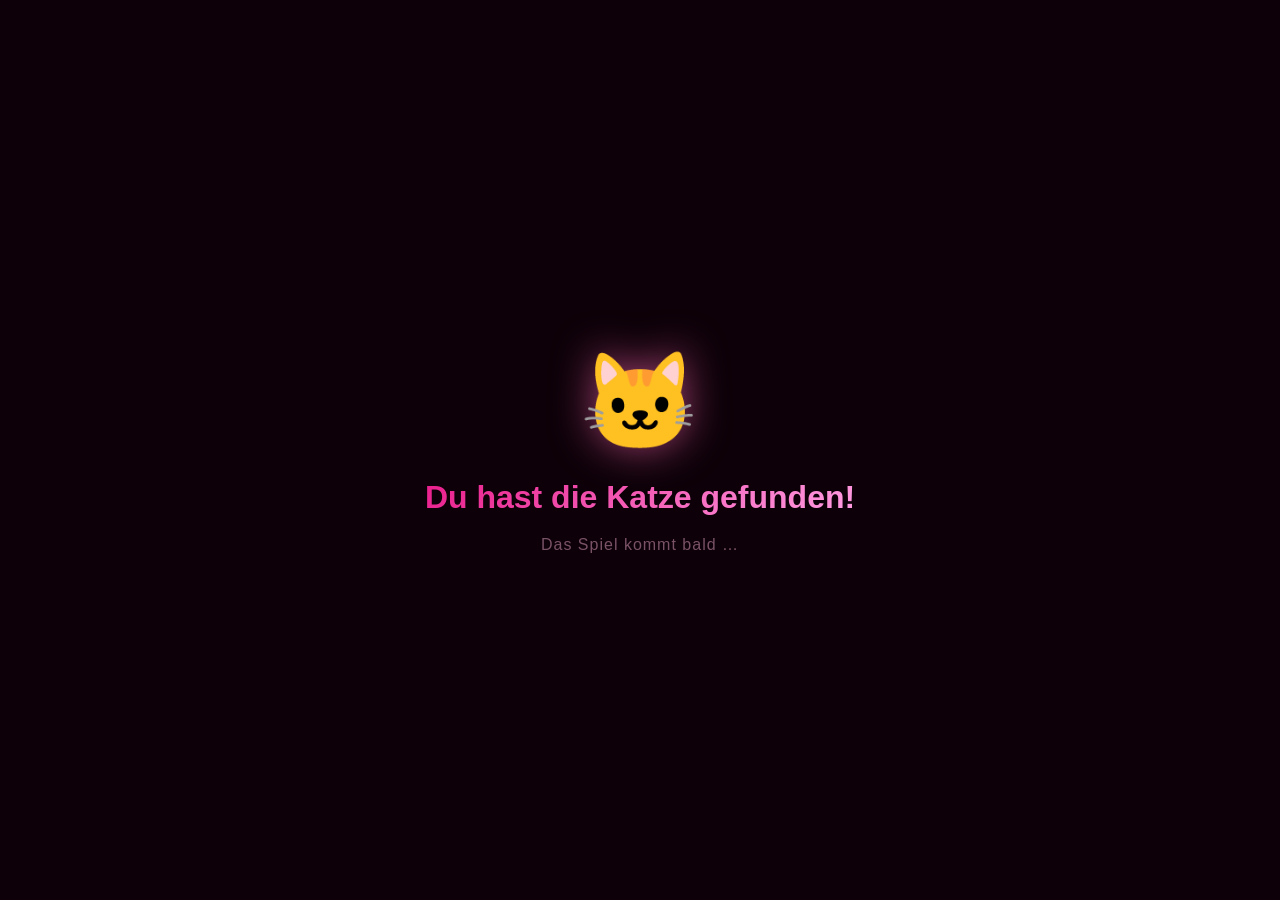
==== game.html @ fe1dd9a2 "Implemented the first minegame" ====
<!DOCTYPE html>
<html lang="de">
<head>
  <meta charset="UTF-8">
  <meta name="viewport" content="width=device-width, initial-scale=1.0">
  <title>Alles Gute, Jessi! 🎉</title>
  <style>
    *, *::before, *::after { margin: 0; padding: 0; box-sizing: border-box; }

    body {
      background: #0d0008;
      color: #fff;
      font-family: 'Segoe UI', sans-serif;
      min-height: 100vh;
      display: flex;
      flex-direction: column;
      align-items: center;
      justify-content: center;
      gap: 20px;
      text-align: center;
    }

    .cat {
      font-size: 6rem;
      animation: bounce 1.2s ease-in-out infinite;
      filter: drop-shadow(0 0 20px rgba(255, 105, 180, 0.6));
    }

    h1 {
      font-size: 2rem;
      background: linear-gradient(135deg, #e91e8c, #ff9de2);
      -webkit-background-clip: text;
      -webkit-text-fill-color: transparent;
    }

    p {
      color: rgba(255, 182, 220, 0.45);
      font-size: 1rem;
      letter-spacing: 1px;
    }

    @keyframes bounce {
      0%, 100% { transform: translateY(0); }
      50%       { transform: translateY(-18px); }
    }
  </style>
</head>
<body>
  <div class="cat">🐱</div>
  <h1>Du hast die Katze gefunden!</h1>
  <p>Das Spiel kommt bald&nbsp;…</p>
</body>
</html>
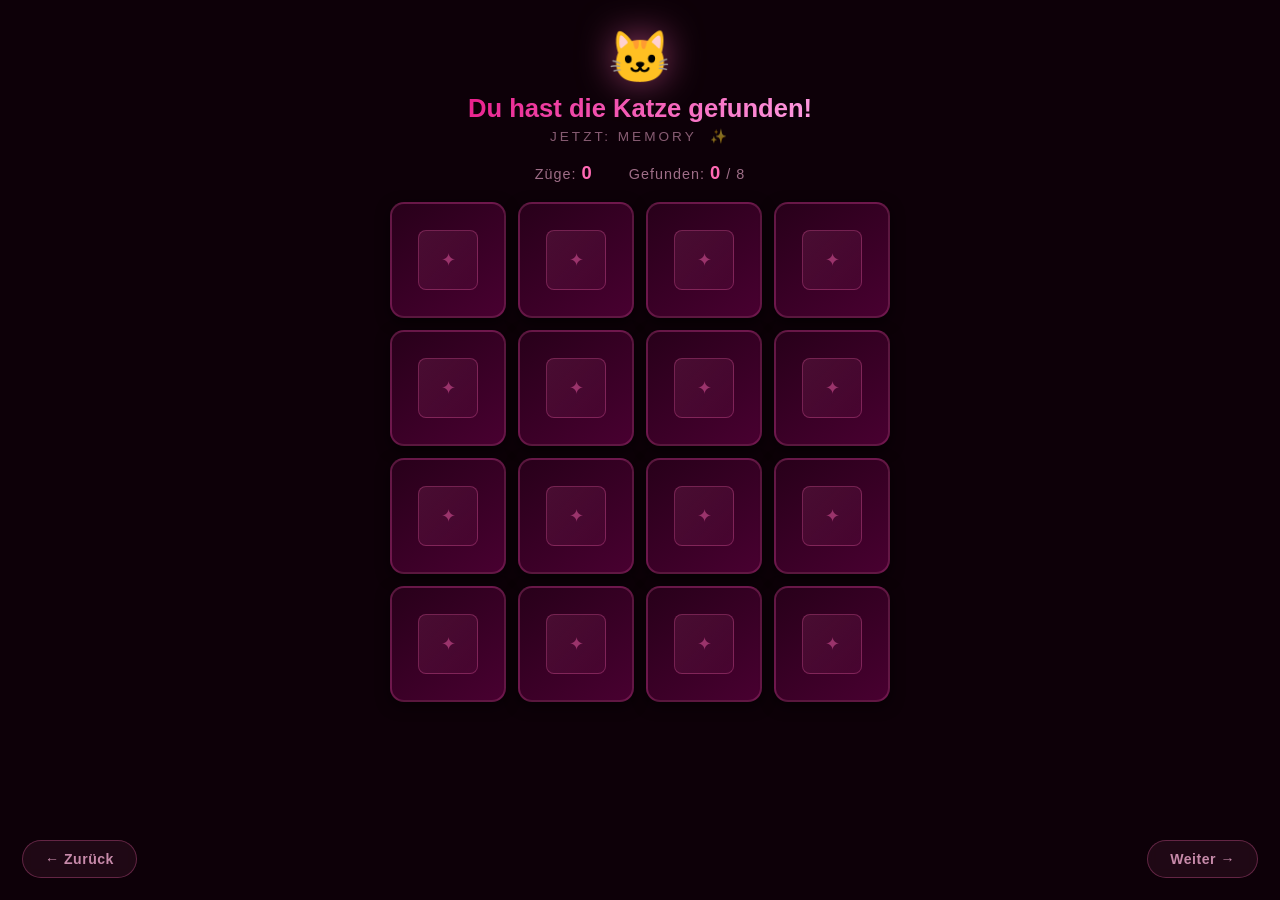
==== commit a151579c: "Implemented 2 more games.Everything needs some fixing like all the text that claude generated etc." ====
--- a/game.html
+++ b/game.html
@@ -3,7 +3,7 @@
 <head>
   <meta charset="UTF-8">
   <meta name="viewport" content="width=device-width, initial-scale=1.0">
-  <title>Alles Gute, Jessi! 🎉</title>
+  <title>Memory – Alles Gute, Jessi!</title>
   <style>
     *, *::before, *::after { margin: 0; padding: 0; box-sizing: border-box; }
 
@@ -15,39 +15,331 @@
       display: flex;
       flex-direction: column;
       align-items: center;
-      justify-content: center;
-      gap: 20px;
-      text-align: center;
-    }
-
-    .cat {
-      font-size: 6rem;
-      animation: bounce 1.2s ease-in-out infinite;
-      filter: drop-shadow(0 0 20px rgba(255, 105, 180, 0.6));
+      padding: 28px 20px 40px;
+      gap: 18px;
+    }
+
+    /* ── Header ─────────────────────────────────────────── */
+    header { text-align: center; }
+
+    .header-emoji {
+      font-size: 3.2rem;
+      display: block;
+      margin-bottom: 6px;
+      filter: drop-shadow(0 0 18px rgba(255, 105, 180, 0.55));
     }
 
     h1 {
-      font-size: 2rem;
+      font-size: 1.6rem;
       background: linear-gradient(135deg, #e91e8c, #ff9de2);
       -webkit-background-clip: text;
       -webkit-text-fill-color: transparent;
-    }
-
-    p {
-      color: rgba(255, 182, 220, 0.45);
+      font-weight: 800;
+    }
+
+    .subtitle {
+      margin-top: 5px;
+      color: rgba(255, 182, 220, 0.5);
+      font-size: 0.85rem;
+      letter-spacing: 3px;
+      text-transform: uppercase;
+    }
+
+    /* ── Stats bar ──────────────────────────────────────── */
+    .stats {
+      display: flex;
+      gap: 36px;
+      font-size: 0.9rem;
+      color: rgba(255, 182, 220, 0.6);
+      letter-spacing: 1px;
+    }
+
+    .stats strong {
+      color: #ff69b4;
+      font-size: 1.15rem;
+    }
+
+    /* ── Card grid ──────────────────────────────────────── */
+    #grid {
+      display: grid;
+      grid-template-columns: repeat(4, 1fr);
+      gap: 12px;
+      width: 100%;
+      max-width: 500px;
+    }
+
+    /* ── Single card ────────────────────────────────────── */
+    .card {
+      aspect-ratio: 1;
+      perspective: 700px;
+      cursor: pointer;
+    }
+
+    .card-inner {
+      width: 100%;
+      height: 100%;
+      position: relative;
+      transform-style: preserve-3d;
+      transition: transform 0.42s cubic-bezier(.4, 0, .2, 1);
+    }
+
+    .card.flipped  .card-inner,
+    .card.matched  .card-inner { transform: rotateY(180deg); }
+
+    .card-face {
+      position: absolute;
+      inset: 0;
+      border-radius: 14px;
+      display: flex;
+      align-items: center;
+      justify-content: center;
+      backface-visibility: hidden;
+      -webkit-backface-visibility: hidden;
+    }
+
+    /* back side (face-down) */
+    .card-back {
+      background: linear-gradient(145deg, #28001a, #480030);
+      border: 2px solid rgba(255, 105, 180, 0.22);
+      box-shadow: 0 4px 14px rgba(0, 0, 0, 0.55);
+      transition: border-color .2s, box-shadow .2s;
+    }
+
+    .card-back-inner {
+      width: 54%;
+      height: 54%;
+      border-radius: 8px;
+      background: linear-gradient(135deg, rgba(255,105,180,.12), rgba(255,105,180,.04));
+      border: 1.5px solid rgba(255, 105, 180, 0.28);
+      display: flex;
+      align-items: center;
+      justify-content: center;
+      font-size: 1.1rem;
+      color: rgba(255, 105, 180, 0.45);
+    }
+
+    .card:not(.matched):not(.flipped):hover .card-back {
+      border-color: rgba(255, 105, 180, 0.6);
+      box-shadow: 0 4px 20px rgba(0, 0, 0, 0.5), 0 0 18px rgba(255, 105, 180, 0.22);
+    }
+
+    /* front side (face-up) */
+    .card-front {
+      background: linear-gradient(145deg, #1c000f, #30001e);
+      border: 2px solid rgba(255, 105, 180, 0.45);
+      transform: rotateY(180deg);
+      font-size: 2rem;
+      box-shadow: 0 4px 14px rgba(0, 0, 0, 0.55);
+    }
+
+    /* matched glow */
+    .card.matched .card-front {
+      border-color: rgba(255, 105, 180, 0.9);
+      box-shadow:
+        0 4px 14px rgba(0, 0, 0, 0.5),
+        0 0 28px rgba(255, 105, 180, 0.45),
+        inset 0 0 18px rgba(255, 105, 180, 0.08);
+    }
+
+    /* ── Win overlay ────────────────────────────────────── */
+    #win-screen {
+      display: none;
+      position: fixed;
+      inset: 0;
+      background: rgba(13, 0, 8, 0.93);
+      z-index: 200;
+      flex-direction: column;
+      align-items: center;
+      justify-content: center;
+      gap: 16px;
+      text-align: center;
+      padding: 40px;
+    }
+
+    #win-screen.visible { display: flex; }
+
+    .win-emoji {
+      font-size: 5rem;
+      animation: bounce 1.2s ease-in-out infinite;
+      filter: drop-shadow(0 0 22px rgba(255, 105, 180, 0.6));
+    }
+
+    .win-title {
+      font-size: 2.4rem;
+      font-weight: 800;
+      background: linear-gradient(135deg, #e91e8c, #ff9de2);
+      -webkit-background-clip: text;
+      -webkit-text-fill-color: transparent;
+    }
+
+    .win-sub {
+      color: rgba(255, 182, 220, 0.6);
       font-size: 1rem;
       letter-spacing: 1px;
     }
+
+    .win-sub strong { color: #ff69b4; }
+
+    #btn-next {
+      margin-top: 8px;
+      background: linear-gradient(135deg, #e91e8c, #ff6fa8);
+      color: #fff; border: none;
+      padding: 14px 40px; border-radius: 50px;
+      font-size: 1.1rem; font-weight: 700; cursor: pointer;
+      box-shadow: 0 4px 20px rgba(233,30,140,.5);
+      transition: transform .15s;
+    }
+    #btn-next:hover { transform: translateY(-2px); }
 
     @keyframes bounce {
       0%, 100% { transform: translateY(0); }
       50%       { transform: translateY(-18px); }
     }
+
+    /* ── Responsive ─────────────────────────────────────── */
+    @media (max-width: 420px) {
+      #grid { gap: 8px; }
+      .card-front { font-size: 1.5rem; }
+    }
+
+    /* ── Nav buttons ── */
+    .nav-btn {
+      position: fixed; bottom: 22px; z-index: 500;
+      background: rgba(255,105,180,.08);
+      border: 1.5px solid rgba(255,105,180,.3);
+      color: rgba(255,182,220,.75);
+      padding: 10px 22px; border-radius: 50px;
+      font-size: .88rem; font-weight: 600;
+      cursor: pointer; letter-spacing: .5px;
+      transition: background .2s, border-color .2s, transform .15s;
+      backdrop-filter: blur(6px);
+    }
+    .nav-btn:hover {
+      background: rgba(255,105,180,.2);
+      border-color: rgba(255,105,180,.65);
+      transform: translateY(-2px);
+    }
+    .nav-back { left: 22px; }
+    .nav-fwd  { right: 22px; }
   </style>
 </head>
 <body>
-  <div class="cat">🐱</div>
-  <h1>Du hast die Katze gefunden!</h1>
-  <p>Das Spiel kommt bald&nbsp;…</p>
+
+  <header>
+    <span class="header-emoji">🐱</span>
+    <h1>Du hast die Katze gefunden!</h1>
+    <p class="subtitle">Jetzt: Memory &nbsp;✨</p>
+  </header>
+
+  <div class="stats">
+    <div>Züge: <strong id="moves">0</strong></div>
+    <div>Gefunden: <strong id="found">0</strong> / 8</div>
+  </div>
+
+  <div id="grid"></div>
+
+  <!-- Navigation -->
+  <button class="nav-btn nav-back" onclick="navigate('index.html')">←&nbsp;Zurück</button>
+  <button class="nav-btn nav-fwd"  onclick="navigate('wheel.html')">Weiter&nbsp;→</button>
+
+  <div id="win-screen">
+    <div class="win-emoji">🎉</div>
+    <div class="win-title">Gewonnen!</div>
+    <p class="win-sub">Alle Paare gefunden in <strong id="win-moves"></strong> Zügen!</p>
+    <button id="btn-next" onclick="goNext()">Weiter&nbsp;→</button>
+  </div>
+
+  <script>
+    // Placeholder emojis — swap these out for real image paths later
+    const PAIRS = ['🌸', '🦋', '🌙', '⭐', '🌺', '🎀', '🍭', '🐱'];
+
+    function shuffle(arr) {
+      const a = [...arr];
+      for (let i = a.length - 1; i > 0; i--) {
+        const j = Math.floor(Math.random() * (i + 1));
+        [a[i], a[j]] = [a[j], a[i]];
+      }
+      return a;
+    }
+
+    const deck   = shuffle([...PAIRS, ...PAIRS]);
+    const grid   = document.getElementById('grid');
+    let flipped  = [];
+    let locked   = false;
+    let moves    = 0;
+    let found    = 0;
+
+    deck.forEach((symbol, idx) => {
+      const card = document.createElement('div');
+      card.className  = 'card';
+      card.dataset.symbol = symbol;
+      card.dataset.idx    = idx;
+
+      card.innerHTML = `
+        <div class="card-inner">
+          <div class="card-face card-back">
+            <div class="card-back-inner">✦</div>
+          </div>
+          <div class="card-face card-front">${symbol}</div>
+        </div>
+      `;
+
+      card.addEventListener('click', () => onCardClick(card));
+      grid.appendChild(card);
+    });
+
+    function onCardClick(card) {
+      if (locked)                             return;
+      if (card.classList.contains('flipped')) return;
+      if (card.classList.contains('matched')) return;
+      if (flipped.length === 2)               return;
+
+      card.classList.add('flipped');
+      flipped.push(card);
+
+      if (flipped.length < 2) return;
+
+      // Two cards flipped — check for match
+      moves++;
+      document.getElementById('moves').textContent = moves;
+      locked = true;
+
+      const [a, b] = flipped;
+
+      if (a.dataset.symbol === b.dataset.symbol) {
+        a.classList.add('matched');
+        b.classList.add('matched');
+        found++;
+        document.getElementById('found').textContent = found;
+        flipped = [];
+        locked  = false;
+
+        if (found === PAIRS.length) {
+          setTimeout(showWin, 600);
+        }
+      } else {
+        setTimeout(() => {
+          a.classList.remove('flipped');
+          b.classList.remove('flipped');
+          flipped = [];
+          locked  = false;
+        }, 1000);
+      }
+    }
+
+    function showWin() {
+      document.getElementById('win-moves').textContent = moves;
+      document.getElementById('win-screen').classList.add('visible');
+    }
+
+    function navigate(url) {
+      document.body.style.transition = 'opacity .35s';
+      document.body.style.opacity    = '0';
+      setTimeout(() => { window.location.href = url; }, 360);
+    }
+
+    function goNext() { navigate('wheel.html'); }
+  </script>
+
 </body>
 </html>
